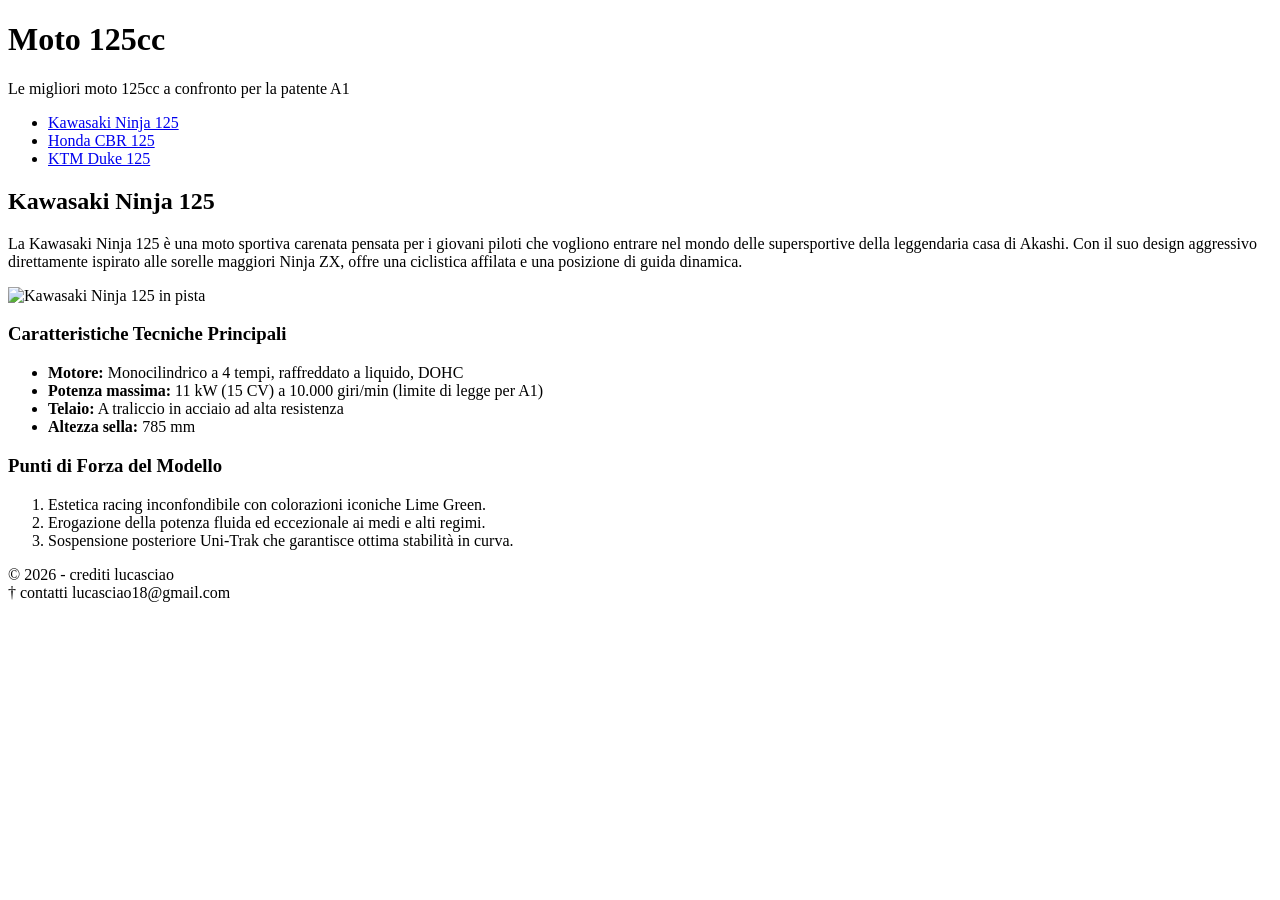
==== index.html @ 63482e20 "Add files via upload" ====
<!DOCTYPE html>
<html lang="it">
<head>
<meta charset="UTF-8">
<meta name="viewport" content="width=device-width, initial-scale=1.0">
<title>Kawasaki Ninja 125 - Passione Moto 125</title>
<!-- Collegamento al file di stile esterno tramite percorso relativo -->
<link rel="stylesheet" href="css/style.css">
</head>
<body>
    <body class="pagina-kawasaki"></body>
<header>
<h1> Moto 125cc</h1>
<p>Le migliori moto  125cc a confronto per la patente A1</p>
</header>
<nav>
<ul>
<li><a href="index.html" class="active">Kawasaki Ninja 125</a></li>
<li><a href="honda.html">Honda CBR 125</a></li>
<li><a href="ktm.html">KTM Duke 125</a></li>
</ul>
</nav>
<main>
<h2>Kawasaki Ninja 125</h2>
<p>La Kawasaki Ninja 125 è una moto sportiva carenata pensata per i giovani piloti che
vogliono entrare nel mondo delle supersportive della leggendaria casa di Akashi. Con il suo
design aggressivo direttamente ispirato alle sorelle maggiori Ninja ZX, offre una ciclistica
affilata e una posizione di guida dinamica.</p>

<img src="img/kawasaki.jpg" alt="Kawasaki Ninja 125 in pista" class="bike-img">
<h3>Caratteristiche Tecniche Principali</h3>
<ul>
<li><strong>Motore:</strong> Monocilindrico a 4 tempi, raffreddato a liquido, DOHC</
li>
<li><strong>Potenza massima:</strong> 11 kW (15 CV) a 10.000 giri/min (limite di
legge per A1)</li>
<li><strong>Telaio:</strong> A traliccio in acciaio ad alta resistenza</li>
<li><strong>Altezza sella:</strong> 785 mm</li>
</ul>
<h3>Punti di Forza del Modello</h3>
<ol>
<li>Estetica racing inconfondibile con colorazioni iconiche Lime Green.</li>
<li>Erogazione della potenza fluida ed eccezionale ai medi e alti regimi.</li>



<li>Sospensione posteriore Uni-Trak che garantisce ottima stabilità in curva.</li>
</ol>
</main>
<footer>
<p>&copy; 2026 - crediti lucasciao <br>
    &dagger; contatti lucasciao18@gmail.com
</p>
</footer>
</body>
</html>
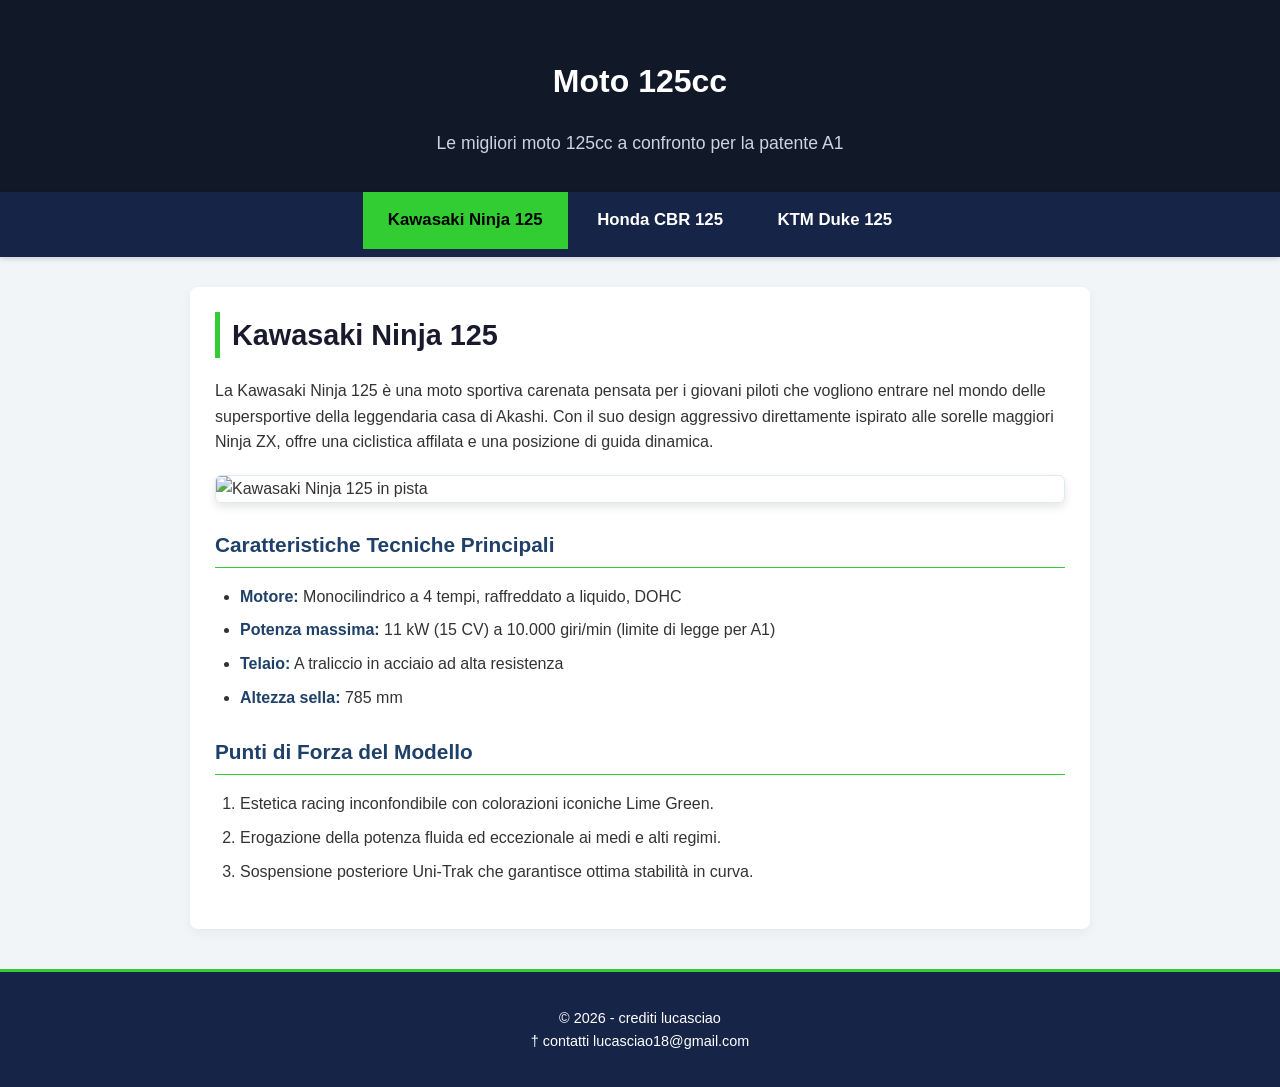
==== commit 892fa30f: "Update index.html" ====
--- a/index.html
+++ b/index.html
@@ -5,7 +5,7 @@
 <meta name="viewport" content="width=device-width, initial-scale=1.0">
 <title>Kawasaki Ninja 125 - Passione Moto 125</title>
 <!-- Collegamento al file di stile esterno tramite percorso relativo -->
-<link rel="stylesheet" href="css/style.css">
+<link rel="stylesheet" href="style.css">
 </head>
 <body>
     <body class="pagina-kawasaki"></body>
@@ -53,4 +53,4 @@
 </p>
 </footer>
 </body>
-</html>+</html>
--- a/style.css
+++ b/style.css
@@ -0,0 +1,171 @@
+/* ==========================================================================
+   1. RESET DI BASE E TIPOGRAFIA
+   ========================================================================== */
+body {
+    font-family: 'Segoe UI', Tahoma, Geneva, Verdana, sans-serif;
+    line-height: 1.6;
+    margin: 0;
+    padding: 0;
+    background-color: #f2f5f8;
+    color: #333333;
+}
+
+/* ==========================================================================
+   2. CONFIGURAZIONE VARIABILI DI COLORE (Tema dinamico per Marca)
+   ========================================================================== */
+body.pagina-kawasaki { --colore-tema: #32cd32; } /* Verde */
+body.honda    { --colore-tema: #ff0000; } /* Rosso */
+body.ktm      { --colore-tema: #ff6600; } /* Arancione */
+
+/* ==========================================================================
+   3. STRUTTURA E COMPONENTI SEMANTICI (Header, Nav, Main, Footer)
+   ========================================================================== */
+
+/* Header */
+
+   header {
+    background-color: #111827; /* Nero Carbonio */
+    color: #ffffff;
+    text-align: center;
+    padding: 35px 20px;
+}
+}
+
+header h1 {
+    margin: 0;
+    font-size: 2.2rem;
+    letter-spacing: 1px;
+    color: var(--colore-tema); /* Si colora automaticamente */
+    transition: color 0.3s ease;
+}
+
+header p {
+    margin: 8px 0 0 0;
+    font-size: 1.1rem;
+    color: #cbd5e1; /* Schiarito per correggere il contrasto sul fondo scuro */
+}
+
+/* Barra di Navigazione */
+nav {
+    background-color: #162447;
+    position: sticky;
+    top: 0;
+    z-index: 1000;
+    box-shadow: 0 2px 5px rgba(0,0,0,0.15);
+}
+
+nav ul {
+    list-style-type: none;
+    margin: 0;
+    padding: 0;
+    text-align: center;
+}
+
+nav ul li {
+    display: inline-block;
+}
+
+nav ul li a {
+    display: block;
+    color: #ffffff;
+    text-align: center;
+    padding: 15px 25px;
+    text-decoration: none;
+    font-weight: bold;
+    font-size: 1.05rem;
+    transition: background-color 0.3s ease, color 0.3s ease; /* Transizione fluida */
+}
+
+/* Elemento Contenuto Principale */
+main {
+    max-width: 850px;
+    margin: 30px auto;
+    padding: 25px;
+    background-color: #ffffff;
+    border-radius: 8px;
+    box-shadow: 0 4px 12px rgba(0,0,0,0.05);
+}
+
+/* Piè di Pagina */
+footer {
+    background-color: #162447;
+    color: #ffffff; /* Modificato in bianco per renderlo leggibile */
+    text-align: center;
+    padding: 20px;
+    font-size: 0.9rem;
+    margin-top: 40px;
+    border-top: 3px solid var(--colore-tema); /* Si colora automaticamente */
+    transition: border-color 0.3s ease;
+}
+
+/* ==========================================================================
+   4. GESTIONE ELEMENTI INTERNI (Titoli, Liste, Immagini)
+   ========================================================================== */
+main h2 {
+    color: #1a1a2e;
+    font-size: 1.8rem;
+    border-left: 5px solid var(--colore-tema); /* Si colora automaticamente */
+    padding-left: 12px;
+    margin-top: 0;
+    margin-bottom: 20px;
+    transition: border-color 0.3s ease;
+}
+
+main h3 {
+    color: #1f4068;
+    font-size: 1.3rem;
+    margin-top: 25px;
+    margin-bottom: 12px;
+    border-bottom: 1px solid var(--colore-tema); /* Si colora automaticamente */
+    padding-bottom: 6px;
+    transition: border-color 0.3s ease;
+}
+
+.bike-img {
+    display: block;
+    max-width: 100%;
+    height: auto;
+    margin: 20px auto;
+    border-radius: 6px;
+    box-shadow: 0 4px 10px rgba(0,0,0,0.1);
+    border: 1px solid #e2e8f0;
+}
+
+ul, ol {
+    padding-left: 25px;
+    margin-bottom: 20px;
+}
+
+li {
+    margin-bottom: 8px;
+}
+
+li strong {
+    color: #1f4068;
+}
+
+/* ==========================================================================
+   5. LOGICA DI NAVIGAZIONE AVANZATA (Pulsante Attivo e Hover Selettivi)
+   ========================================================================== */
+
+/* Stato Attivo: Prende automaticamente il colore della pagina corrente */
+nav ul li a.active {
+    background-color: var(--colore-tema);
+    color: #000000;
+}
+
+/* Effetti Hover Dinamici: Colore specifico per ogni tasto in qualsiasi pagina */
+nav ul li a[href="kawasaki.html"]:hover {
+    background-color: #32cd32;
+    color: #000000;
+}
+
+nav ul li a[href="honda.html"]:hover {
+    background-color: #ff0000;
+    color: #000000;
+}
+
+nav ul li a[href="ktm.html"]:hover {
+    background-color: #ff6600;
+    color: #000000;
+}
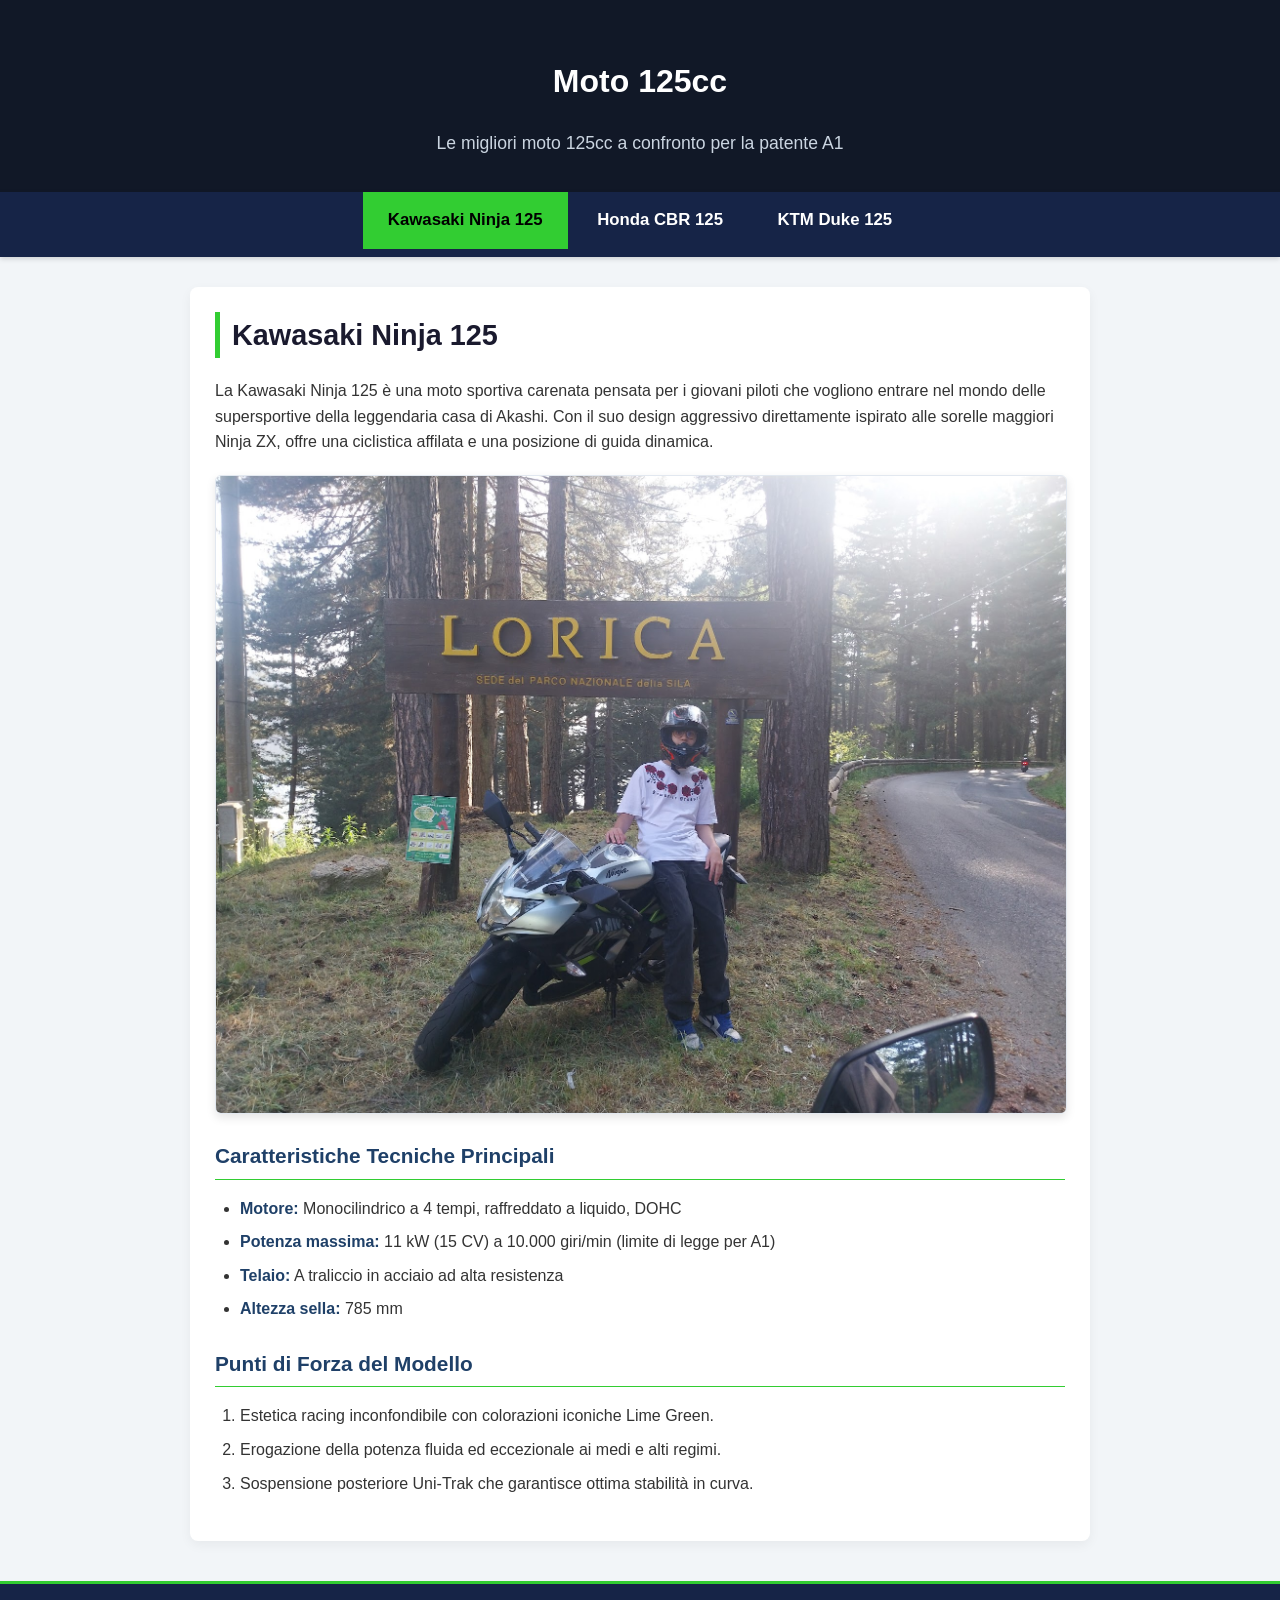
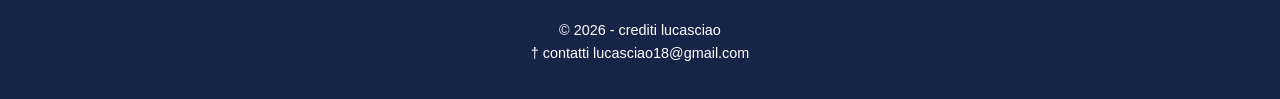
==== commit 7d96618e: "Update index.html" ====
--- a/index.html
+++ b/index.html
@@ -27,7 +27,7 @@
 design aggressivo direttamente ispirato alle sorelle maggiori Ninja ZX, offre una ciclistica
 affilata e una posizione di guida dinamica.</p>
 
-<img src="img/kawasaki.jpg" alt="Kawasaki Ninja 125 in pista" class="bike-img">
+<img src="kawasaki.jpg" alt="Kawasaki Ninja 125 in pista" class="bike-img">
 <h3>Caratteristiche Tecniche Principali</h3>
 <ul>
 <li><strong>Motore:</strong> Monocilindrico a 4 tempi, raffreddato a liquido, DOHC</
